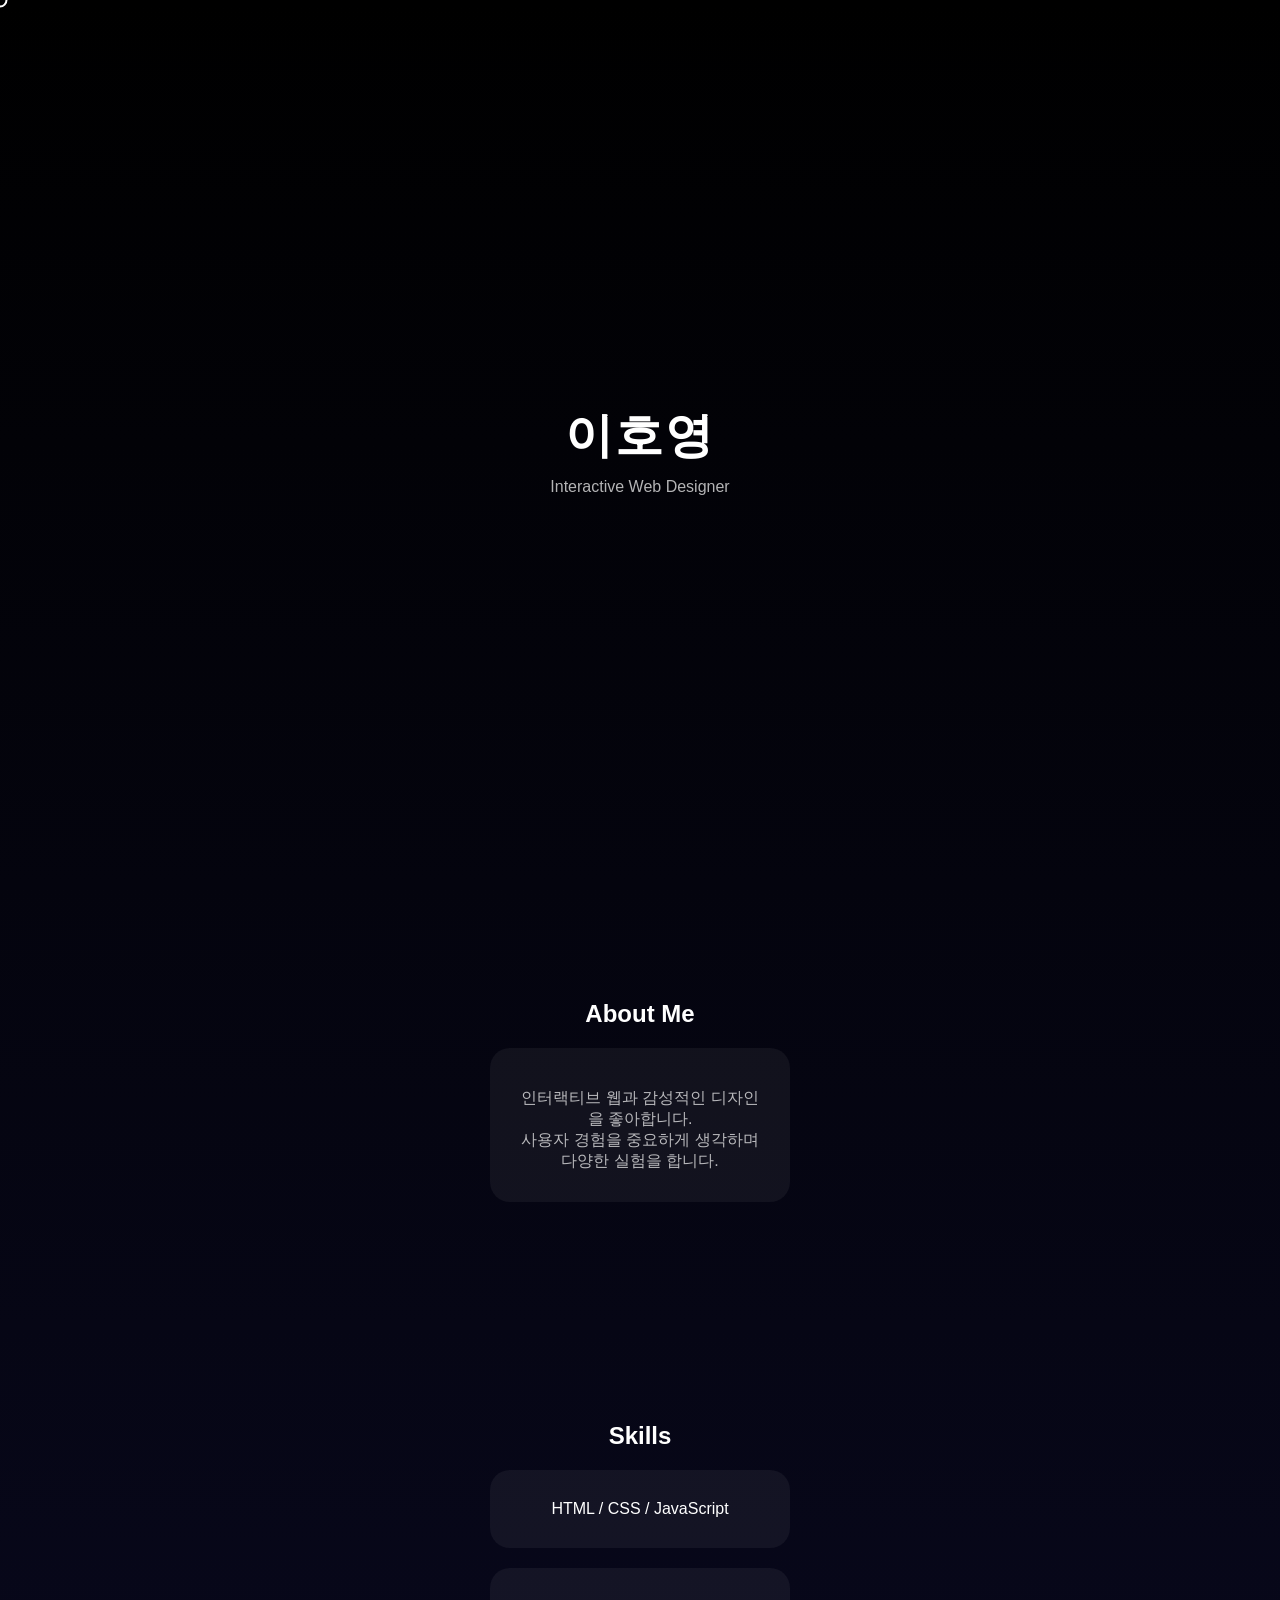
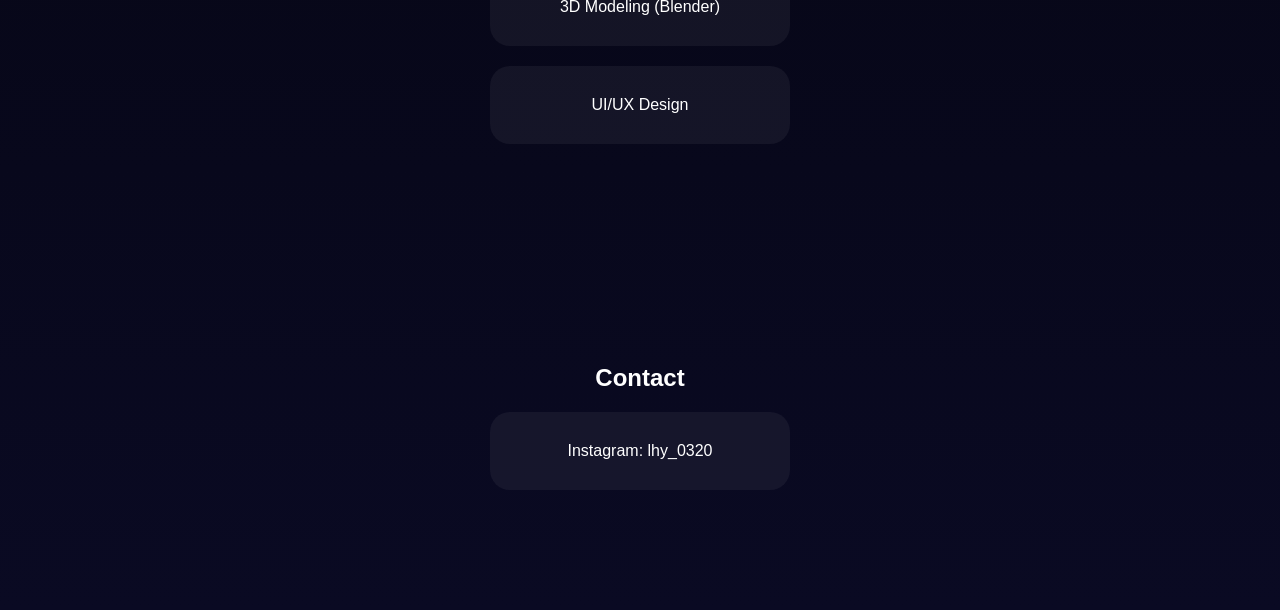
==== index.html @ 3f67a99a "Add files via upload" ====
<!DOCTYPE html>
<html lang="ko">
<head>
<meta charset="UTF-8">
<meta name="viewport" content="width=device-width, initial-scale=1.0">
<title>이호영 포트폴리오</title>

<style>
  * {
    margin: 0;
    padding: 0;
    box-sizing: border-box;
    font-family: 'Arial', sans-serif;
  }

  body {
    background: linear-gradient(180deg, #000000, #0a0a23);
    color: white;
    overflow-x: hidden;
  }

  header {
    height: 100vh;
    display: flex;
    justify-content: center;
    align-items: center;
    flex-direction: column;
  }

  h1 {
    font-size: 3rem;
    letter-spacing: 2px;
  }

  p {
    margin-top: 10px;
    opacity: 0.7;
  }

  section {
    padding: 100px 20px;
    text-align: center;
  }

  .card {
    background: rgba(255,255,255,0.05);
    border-radius: 20px;
    padding: 30px;
    margin: 20px auto;
    width: 300px;
    transition: 0.3s;
  }

  .card:hover {
    transform: translateY(-10px);
    background: rgba(255,255,255,0.1);
  }

  .cursor {
    width: 15px;
    height: 15px;
    border: 2px solid white;
    border-radius: 50%;
    position: fixed;
    pointer-events: none;
    transform: translate(-50%, -50%);
  }
</style>
</head>

<body>

<div class="cursor"></div>

<header>
  <h1>이호영</h1>
  <p>Interactive Web Designer</p>
</header>

<section>
  <h2>About Me</h2>
  <div class="card">
    <p>인터랙티브 웹과 감성적인 디자인을 좋아합니다.<br>
    사용자 경험을 중요하게 생각하며 다양한 실험을 합니다.</p>
  </div>
</section>

<section>
  <h2>Skills</h2>
  <div class="card">HTML / CSS / JavaScript</div>
  <div class="card">3D Modeling (Blender)</div>
  <div class="card">UI/UX Design</div>
</section>

<section>
  <h2>Contact</h2>
  <div class="card">Instagram: lhy_0320</div>
</section>

<script>
const cursor = document.querySelector(".cursor");

document.addEventListener("mousemove", (e) => {
  cursor.style.left = e.clientX + "px";
  cursor.style.top = e.clientY + "px";
});
</script>

</body>
</html>
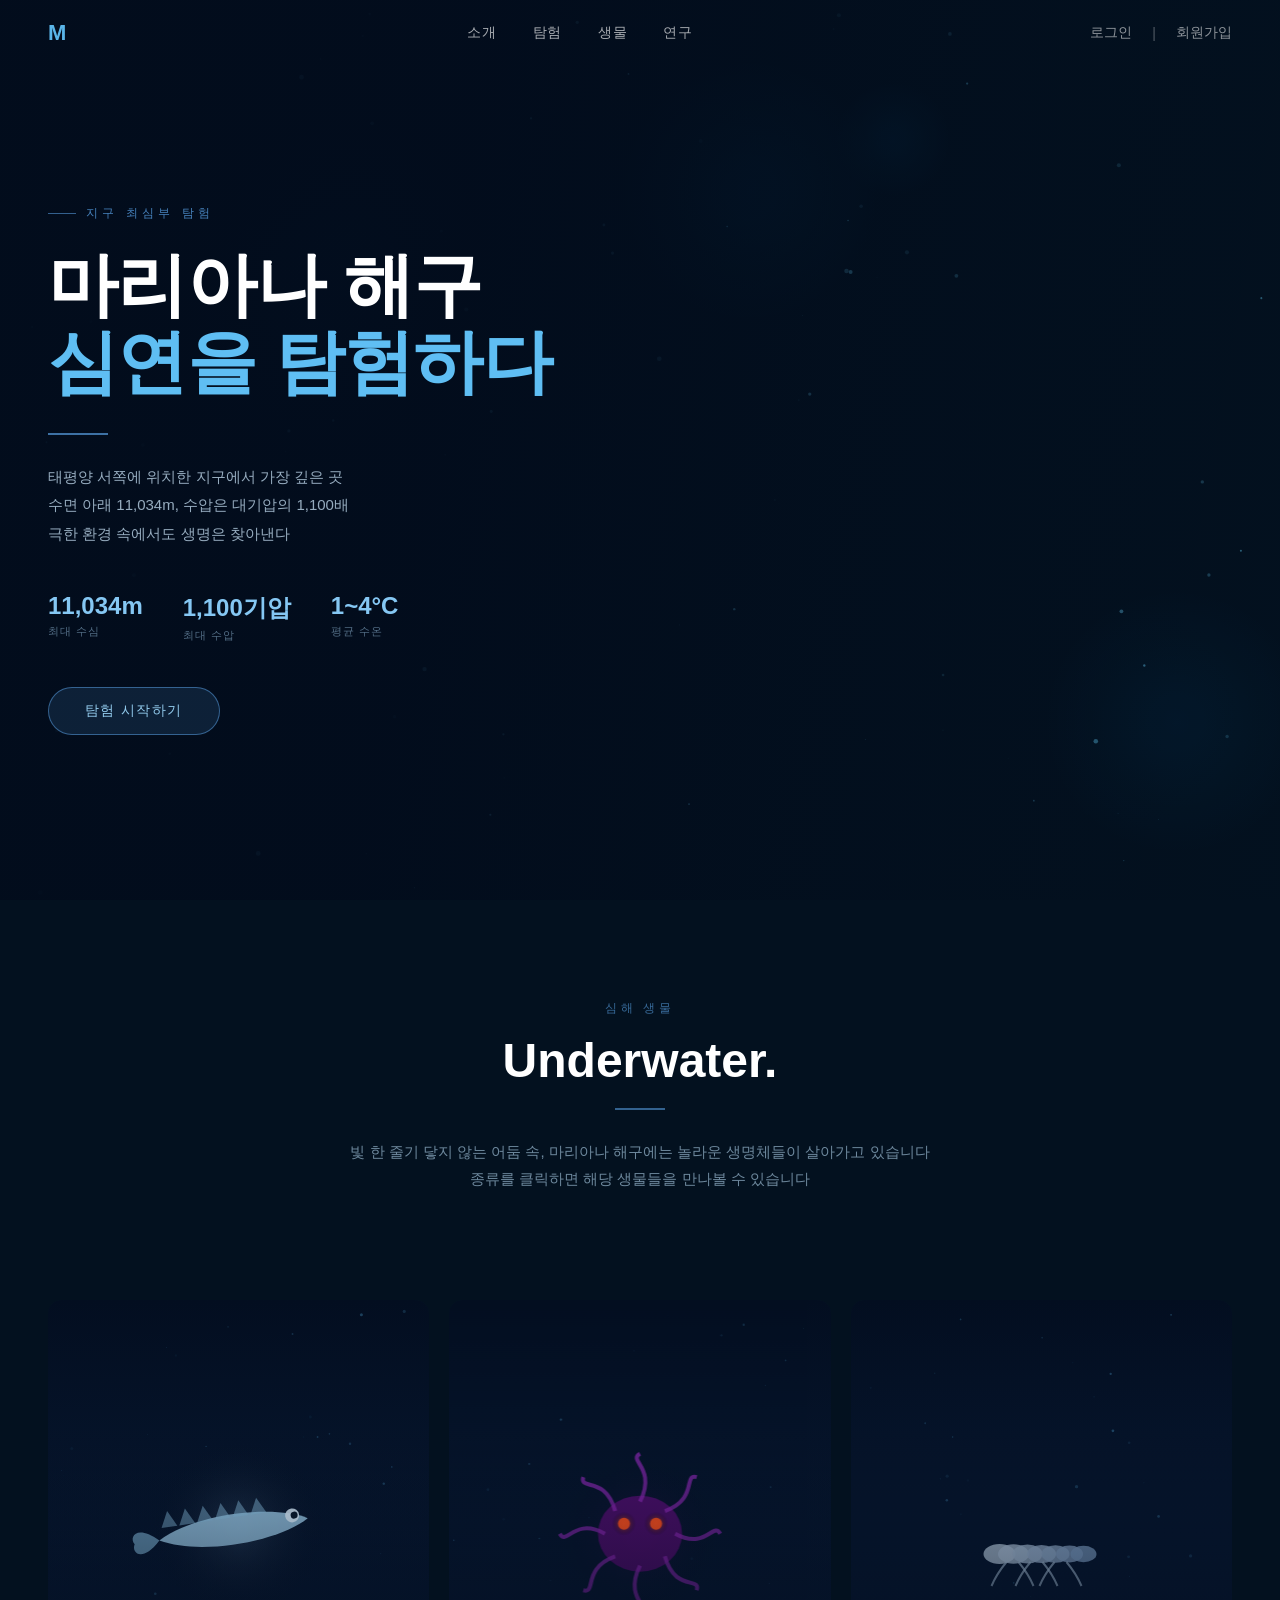
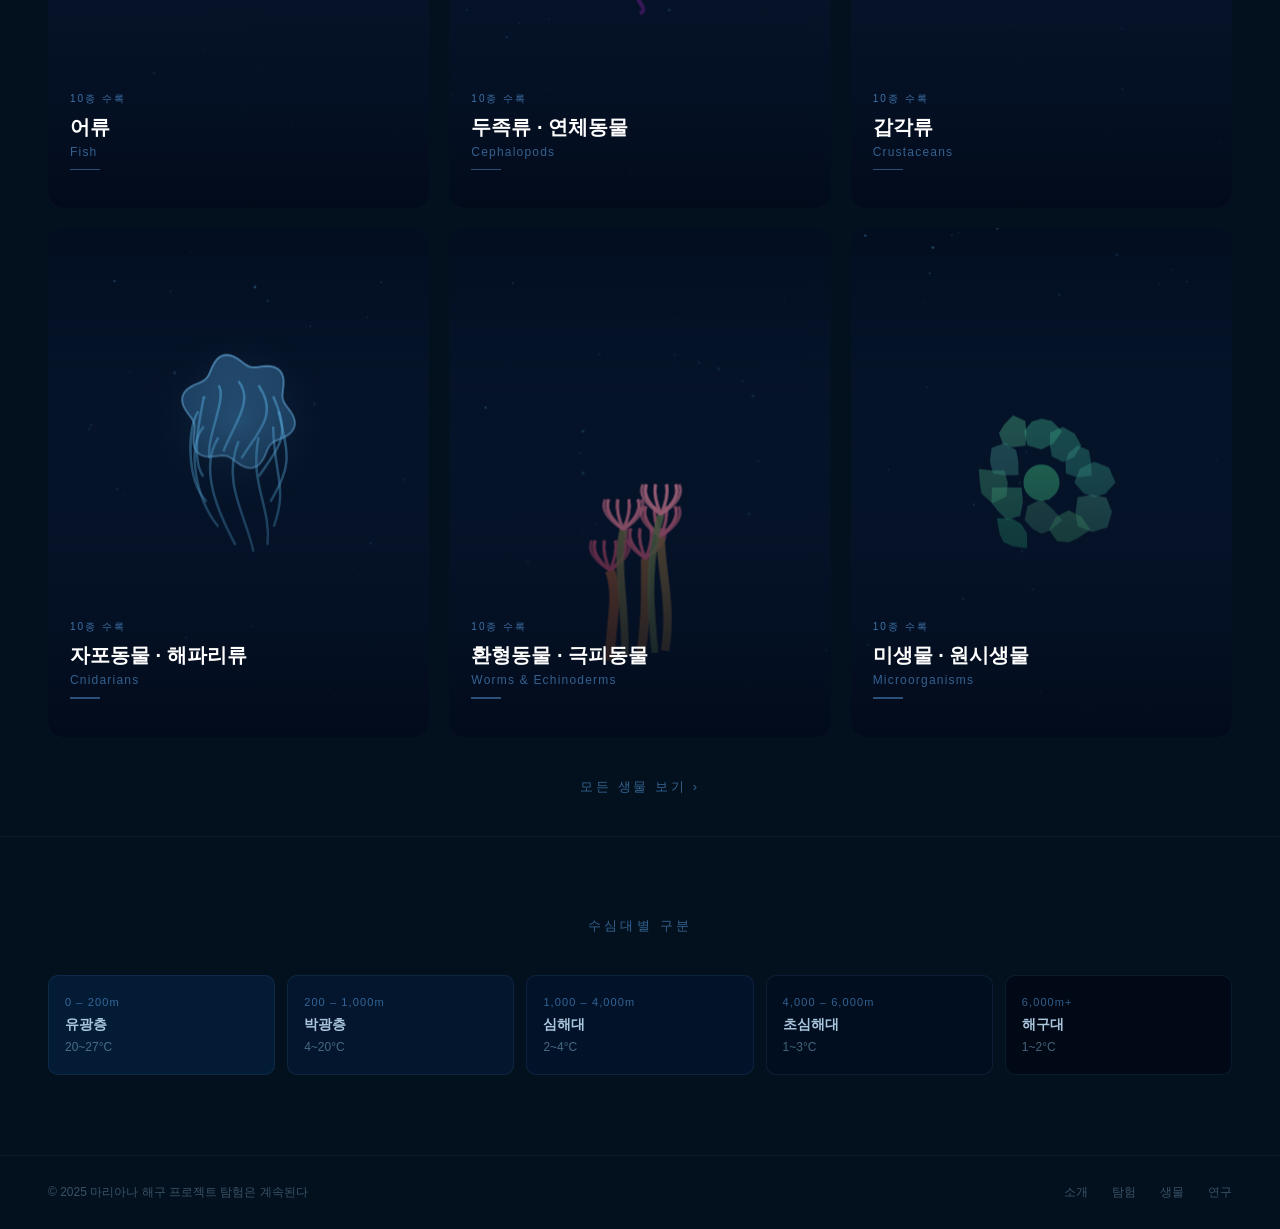
==== commit 06bf49c3: "Add files via upload" ====
--- a/index.html
+++ b/index.html
@@ -1,110 +1,204 @@
 <!DOCTYPE html>
 <html lang="ko">
 <head>
-<meta charset="UTF-8">
-<meta name="viewport" content="width=device-width, initial-scale=1.0">
-<title>이호영 포트폴리오</title>
-
-<style>
-  * {
-    margin: 0;
-    padding: 0;
-    box-sizing: border-box;
-    font-family: 'Arial', sans-serif;
-  }
-
-  body {
-    background: linear-gradient(180deg, #000000, #0a0a23);
-    color: white;
-    overflow-x: hidden;
-  }
-
-  header {
-    height: 100vh;
-    display: flex;
-    justify-content: center;
-    align-items: center;
-    flex-direction: column;
-  }
-
-  h1 {
-    font-size: 3rem;
-    letter-spacing: 2px;
-  }
-
-  p {
-    margin-top: 10px;
-    opacity: 0.7;
-  }
-
-  section {
-    padding: 100px 20px;
-    text-align: center;
-  }
-
-  .card {
-    background: rgba(255,255,255,0.05);
-    border-radius: 20px;
-    padding: 30px;
-    margin: 20px auto;
-    width: 300px;
-    transition: 0.3s;
-  }
-
-  .card:hover {
-    transform: translateY(-10px);
-    background: rgba(255,255,255,0.1);
-  }
-
-  .cursor {
-    width: 15px;
-    height: 15px;
-    border: 2px solid white;
-    border-radius: 50%;
-    position: fixed;
-    pointer-events: none;
-    transform: translate(-50%, -50%);
-  }
-</style>
+  <meta charset="UTF-8"/>
+  <meta name="viewport" content="width=device-width,initial-scale=1.0"/>
+  <title>마리아나 해구</title>
+  <link rel="stylesheet" href="style.css"/>
 </head>
-
 <body>
-
-<div class="cursor"></div>
-
-<header>
-  <h1>이호영</h1>
-  <p>Interactive Web Designer</p>
-</header>
-
-<section>
-  <h2>About Me</h2>
-  <div class="card">
-    <p>인터랙티브 웹과 감성적인 디자인을 좋아합니다.<br>
-    사용자 경험을 중요하게 생각하며 다양한 실험을 합니다.</p>
+<div class="site">
+
+  <nav>
+    <div class="nav-logo">M</div>
+    <div class="nav-links">
+      <a href="index.html">소개</a>
+      <a href="explore.html">탐험</a>
+      <a href="#creatures">생물</a>
+      <a href="#zones">연구</a>
+    </div>
+    <div class="nav-auth">
+      <a href="#">로그인</a>
+      <span class="nav-divider">|</span>
+      <a href="#">회원가입</a>
+    </div>
+  </nav>
+
+  <!-- HERO -->
+  <section class="hero">
+    <div class="hero-bg-img"></div>
+    <canvas class="hero-canvas" id="heroCanvas"></canvas>
+    <div class="hero-overlay"></div>
+    <div class="hero-content">
+      <div class="hero-tag">지구 최심부 탐험</div>
+      <h1 class="hero-title">
+        <span>마리아나 해구</span>
+        <span class="accent">심연을 탐험하다</span>
+      </h1>
+      <div class="hero-divider"></div>
+      <p class="hero-desc">
+        태평양 서쪽에 위치한 지구에서 가장 깊은 곳<br>
+        수면 아래 11,034m, 수압은 대기압의 1,100배<br>
+        극한 환경 속에서도 생명은 찾아낸다
+      </p>
+      <div class="hero-stats">
+        <div>
+          <span class="stat-val">11,034m</span>
+          <div class="stat-label">최대 수심</div>
+        </div>
+        <div>
+          <span class="stat-val">1,100기압</span>
+          <div class="stat-label">최대 수압</div>
+        </div>
+        <div>
+          <span class="stat-val">1~4°C</span>
+          <div class="stat-label">평균 수온</div>
+        </div>
+      </div>
+      <a href="explore.html" class="hero-btn">탐험 시작하기</a>
+    </div>
+
+    <!-- ★ 물고기 여기에 삽입 ★ -->
+    <div id="heroFish" aria-hidden="true"></div>
+
+  </section>
+
+  <!-- UNDERWATER -->
+  <section class="section-underwater" id="creatures">
+    <div class="section-label">심해 생물</div>
+    <h2 class="section-title">Underwater.</h2>
+    <div class="section-divider"></div>
+    <p class="section-desc">
+      빛 한 줄기 닿지 않는 어둠 속, 마리아나 해구에는 놀라운 생명체들이 살아가고 있습니다<br>
+      종류를 클릭하면 해당 생물들을 만나볼 수 있습니다
+    </p>
+  </section>
+
+  <!-- CATEGORY GRID -->
+  <div class="category-grid">
+
+    <a href="fish.html" class="category-card">
+      <canvas id="cc1"></canvas>
+      <div class="category-overlay"></div>
+      <div class="category-info">
+        <div class="category-tag">10종 수록</div>
+        <div class="category-name">어류</div>
+        <div class="category-sub">Fish</div>
+        <div class="category-divider"></div>
+        <div class="category-desc">스네일피쉬, 심해아귀, 바이퍼피쉬 등</div>
+      </div>
+    </a>
+
+    <a href="cephalopod.html" class="category-card">
+      <canvas id="cc2"></canvas>
+      <div class="category-overlay"></div>
+      <div class="category-info">
+        <div class="category-tag">10종 수록</div>
+        <div class="category-name">두족류 · 연체동물</div>
+        <div class="category-sub">Cephalopods</div>
+        <div class="category-divider"></div>
+        <div class="category-desc">뱀파이어 오징어, 덤보 문어, 대왕오징어 등</div>
+      </div>
+    </a>
+
+    <a href="crustacean.html" class="category-card">
+      <canvas id="cc3"></canvas>
+      <div class="category-overlay"></div>
+      <div class="category-info">
+        <div class="category-tag">10종 수록</div>
+        <div class="category-name">갑각류</div>
+        <div class="category-sub">Crustaceans</div>
+        <div class="category-divider"></div>
+        <div class="category-desc">암피포다, 자이언트 아이소포드, 코페포다 등</div>
+      </div>
+    </a>
+
+    <a href="cnidarian.html" class="category-card">
+      <canvas id="cc4"></canvas>
+      <div class="category-overlay"></div>
+      <div class="category-info">
+        <div class="category-tag">10종 수록</div>
+        <div class="category-name">자포동물 · 해파리류</div>
+        <div class="category-sub">Cnidarians</div>
+        <div class="category-divider"></div>
+        <div class="category-desc">심해 해파리, 관해파리, 빗해파리 등</div>
+      </div>
+    </a>
+
+    <a href="worm.html" class="category-card">
+      <canvas id="cc5"></canvas>
+      <div class="category-overlay"></div>
+      <div class="category-info">
+        <div class="category-tag">10종 수록</div>
+        <div class="category-name">환형동물 · 극피동물</div>
+        <div class="category-sub">Worms & Echinoderms</div>
+        <div class="category-divider"></div>
+        <div class="category-desc">관벌레, 좀비 벌레, 심해 해삼 등</div>
+      </div>
+    </a>
+
+    <a href="microbe.html" class="category-card">
+      <canvas id="cc6"></canvas>
+      <div class="category-overlay"></div>
+      <div class="category-info">
+        <div class="category-tag">10종 수록</div>
+        <div class="category-name">미생물 · 원시생물</div>
+        <div class="category-sub">Microorganisms</div>
+        <div class="category-divider"></div>
+        <div class="category-desc">제노피오포라, 고세균, 황화박테리아 등</div>
+      </div>
+    </a>
+
   </div>
-</section>
-
-<section>
-  <h2>Skills</h2>
-  <div class="card">HTML / CSS / JavaScript</div>
-  <div class="card">3D Modeling (Blender)</div>
-  <div class="card">UI/UX Design</div>
-</section>
-
-<section>
-  <h2>Contact</h2>
-  <div class="card">Instagram: lhy_0320</div>
-</section>
-
-<script>
-const cursor = document.querySelector(".cursor");
-
-document.addEventListener("mousemove", (e) => {
-  cursor.style.left = e.clientX + "px";
-  cursor.style.top = e.clientY + "px";
-});
-</script>
-
+
+  <div class="view-all-wrap">
+    <a href="#" class="view-all">모든 생물 보기 &rsaquo;</a>
+  </div>
+
+  <!-- DEPTH ZONES -->
+  <div class="depth-zones" id="zones">
+    <div class="zones-title">수심대별 구분</div>
+    <div class="zones-list">
+      <div class="zone-item" style="background:rgba(10,60,120,0.25);">
+        <div class="zone-depth">0 – 200m</div>
+        <div class="zone-name">유광층</div>
+        <div class="zone-temp">20~27°C</div>
+      </div>
+      <div class="zone-item" style="background:rgba(5,40,90,0.25);">
+        <div class="zone-depth">200 – 1,000m</div>
+        <div class="zone-name">박광층</div>
+        <div class="zone-temp">4~20°C</div>
+      </div>
+      <div class="zone-item" style="background:rgba(3,25,60,0.35);">
+        <div class="zone-depth">1,000 – 4,000m</div>
+        <div class="zone-name">심해대</div>
+        <div class="zone-temp">2~4°C</div>
+      </div>
+      <div class="zone-item" style="background:rgba(1,12,35,0.45);">
+        <div class="zone-depth">4,000 – 6,000m</div>
+        <div class="zone-name">초심해대</div>
+        <div class="zone-temp">1~3°C</div>
+      </div>
+      <div class="zone-item" style="background:rgba(0,5,18,0.6);">
+        <div class="zone-depth">6,000m+</div>
+        <div class="zone-name">해구대</div>
+        <div class="zone-temp">1~2°C</div>
+      </div>
+    </div>
+  </div>
+
+  <footer>
+    <div class="footer-copy">© 2025 마리아나 해구 프로젝트 탐험은 계속된다</div>
+    <div class="footer-links">
+      <a href="index.html">소개</a>
+      <a href="explore.html">탐험</a>
+      <a href="#creatures">생물</a>
+      <a href="#zones">연구</a>
+    </div>
+  </footer>
+
+</div>
+<script src="script.js"></script>
+<script src="fish-inject.js"></script>
 </body>
-</html>+</html>
--- a/style.css
+++ b/style.css
@@ -0,0 +1,791 @@
+* { margin: 0; padding: 0; box-sizing: border-box; }
+
+body {
+  font-family: -apple-system, BlinkMacSystemFont, 'Segoe UI', sans-serif;
+  background: #03111f;
+  color: #fff;
+  overflow-x: hidden;
+}
+
+.site { width: 100%; }
+
+/* ===========================
+   NAV
+=========================== */
+nav {
+  display: flex;
+  align-items: center;
+  justify-content: space-between;
+  padding: 20px 48px;
+  position: absolute;
+  top: 0; left: 0; right: 0;
+  z-index: 10;
+}
+
+.nav-logo {
+  font-size: 22px;
+  color: rgba(100,200,255,0.9);
+  letter-spacing: 0.15em;
+  font-weight: 700;
+}
+
+.nav-links { display: flex; gap: 36px; }
+
+.nav-links a {
+  font-size: 14px;
+  color: rgba(255,255,255,0.65);
+  text-decoration: none;
+  letter-spacing: 0.05em;
+  transition: color 0.2s;
+}
+
+.nav-links a:hover { color: #fff; }
+
+.nav-auth {
+  display: flex;
+  align-items: center;
+  gap: 20px;
+  font-size: 14px;
+}
+
+.nav-auth a {
+  text-decoration: none;
+  color: rgba(255,255,255,0.55);
+  transition: color 0.2s;
+}
+
+.nav-auth a:hover { color: #fff; }
+.nav-divider { opacity: 0.3; }
+
+/* ===========================
+   HERO
+=========================== */
+.hero {
+  position: relative;
+  min-height: 100vh;
+  display: flex;
+  align-items: center;
+  overflow: hidden;
+}
+
+/* 배경 이미지 레이어 */
+.hero-bg-img {
+  position: absolute;
+  inset: 0;
+  z-index: 0;
+  background-image: url('images/hero-jellyfish.jpg');
+  background-size: cover;
+  background-position: center right;
+  opacity: 0.65;
+  animation: slowZoom 20s ease-in-out infinite alternate;
+}
+
+@keyframes slowZoom {
+  0%   { transform: scale(1);    background-position: center right; }
+  100% { transform: scale(1.06); background-position: 60% center; }
+}
+
+/* 파티클 canvas — 이미지 위에 mix-blend-mode로 합성 */
+.hero-canvas {
+  position: absolute;
+  inset: 0;
+  width: 100%;
+  height: 100%;
+  z-index: 1;
+  mix-blend-mode: screen;
+  pointer-events: none;
+}
+
+/* 텍스트 가독성을 위한 좌측 그라데이션 오버레이 */
+.hero-overlay {
+  position: absolute;
+  inset: 0;
+  background: linear-gradient(
+    100deg,
+    rgba(2,12,28,0.92) 35%,
+    rgba(2,12,28,0.45) 65%,
+    rgba(2,12,28,0.05) 100%
+  );
+  z-index: 2;
+}
+
+.hero-content {
+  position: relative;
+  z-index: 3;
+  padding: 120px 48px 80px;
+  max-width: 680px;
+}
+
+.hero-tag {
+  font-size: 12px;
+  letter-spacing: 0.35em;
+  color: rgba(100,180,255,0.7);
+  text-transform: uppercase;
+  margin-bottom: 24px;
+  display: flex;
+  align-items: center;
+  gap: 10px;
+}
+
+.hero-tag::before {
+  content: '';
+  display: inline-block;
+  width: 28px;
+  height: 1px;
+  background: rgba(100,180,255,0.5);
+}
+
+.hero-title {
+  font-size: clamp(36px,5.5vw,72px);
+  font-weight: 700;
+  line-height: 1.1;
+  letter-spacing: -0.01em;
+  margin-bottom: 32px;
+}
+
+.hero-title span { display: block; color: #fff; }
+.hero-title .accent { color: rgba(100,200,255,0.95); }
+
+.hero-divider {
+  width: 60px;
+  height: 2px;
+  background: rgba(100,180,255,0.6);
+  margin-bottom: 28px;
+}
+
+.hero-desc {
+  font-size: 15px;
+  line-height: 1.9;
+  color: rgba(200,225,245,0.75);
+  max-width: 420px;
+  margin-bottom: 44px;
+}
+
+.hero-stats {
+  display: flex;
+  gap: 40px;
+  margin-bottom: 44px;
+}
+
+.stat-val {
+  font-size: 24px;
+  font-weight: 600;
+  color: rgba(140,210,255,0.95);
+  display: block;
+}
+
+.stat-label {
+  font-size: 11px;
+  color: rgba(150,190,220,0.55);
+  letter-spacing: 0.1em;
+  text-transform: uppercase;
+  margin-top: 4px;
+}
+
+.hero-btn {
+  display: inline-flex;
+  align-items: center;
+  gap: 10px;
+  background: rgba(100,180,255,0.12);
+  border: 1px solid rgba(100,180,255,0.45);
+  color: rgba(160,220,255,0.9);
+  font-size: 14px;
+  font-family: inherit;
+  padding: 14px 36px;
+  border-radius: 40px;
+  cursor: pointer;
+  letter-spacing: 0.1em;
+  transition: all 0.3s;
+  text-decoration: none;
+}
+
+.hero-btn:hover {
+  background: rgba(100,180,255,0.25);
+  border-color: rgba(100,180,255,0.8);
+  color: #fff;
+  transform: translateY(-2px);
+  box-shadow: 0 8px 30px rgba(0,100,180,0.25);
+}
+
+/* ===========================
+   SECTION UNDERWATER
+=========================== */
+.section-underwater {
+  padding: 100px 48px 60px;
+  text-align: center;
+}
+
+.section-label {
+  font-size: 12px;
+  letter-spacing: 0.3em;
+  color: rgba(100,180,255,0.55);
+  text-transform: uppercase;
+  margin-bottom: 16px;
+}
+
+.section-title {
+  font-size: clamp(28px,4vw,48px);
+  font-weight: 700;
+  color: #fff;
+  margin-bottom: 8px;
+}
+
+.section-divider {
+  width: 50px;
+  height: 2px;
+  background: rgba(100,180,255,0.5);
+  margin: 20px auto 28px;
+}
+
+.section-desc {
+  font-size: 15px;
+  line-height: 1.8;
+  color: rgba(180,215,240,0.6);
+  max-width: 620px;
+  margin: 0 auto;
+}
+
+/* ===========================
+   CATEGORY GRID
+=========================== */
+.category-grid {
+  display: grid;
+  grid-template-columns: repeat(3, minmax(0,1fr));
+  gap: 20px;
+  padding: 48px 48px 0;
+}
+
+.category-card {
+  position: relative;
+  border-radius: 14px;
+  overflow: hidden;
+  aspect-ratio: 3/4;
+  cursor: pointer;
+  background: #041828;
+  text-decoration: none;
+  display: block;
+  transition: transform 0.3s ease;
+}
+
+.category-card:hover { transform: translateY(-6px); }
+
+.category-card canvas {
+  position: absolute;
+  inset: 0;
+  width: 100%;
+  height: 100%;
+}
+
+.category-overlay {
+  position: absolute;
+  inset: 0;
+  background: linear-gradient(180deg, transparent 25%, rgba(2,10,25,0.96) 100%);
+  transition: background 0.3s;
+}
+
+.category-card:hover .category-overlay {
+  background: linear-gradient(180deg, transparent 15%, rgba(2,10,25,0.97) 100%);
+}
+
+.category-info {
+  position: absolute;
+  bottom: 0;
+  left: 0; right: 0;
+  padding: 28px 22px;
+}
+
+.category-tag {
+  font-size: 10px;
+  letter-spacing: 0.2em;
+  color: rgba(100,180,255,0.6);
+  text-transform: uppercase;
+  margin-bottom: 8px;
+}
+
+.category-name {
+  font-size: 20px;
+  font-weight: 700;
+  color: #fff;
+  margin-bottom: 4px;
+}
+
+.category-sub {
+  font-size: 12px;
+  color: rgba(100,180,255,0.5);
+  letter-spacing: 0.1em;
+  margin-bottom: 10px;
+}
+
+.category-divider {
+  width: 30px;
+  height: 1.5px;
+  background: rgba(100,180,255,0.4);
+  margin-bottom: 10px;
+}
+
+.category-desc {
+  font-size: 12px;
+  color: rgba(180,215,240,0.65);
+  line-height: 1.6;
+  display: none;
+}
+
+.category-card:hover .category-desc { display: block; }
+
+/* ===========================
+   VIEW ALL
+=========================== */
+.view-all-wrap { text-align: center; padding: 40px; }
+
+.view-all {
+  font-size: 13px;
+  letter-spacing: 0.2em;
+  color: rgba(100,180,255,0.5);
+  text-transform: uppercase;
+  text-decoration: none;
+  transition: color 0.2s;
+}
+
+.view-all:hover { color: rgba(100,180,255,0.9); }
+
+/* ===========================
+   DEPTH ZONES
+=========================== */
+.depth-zones {
+  padding: 80px 48px;
+  border-top: 1px solid rgba(100,180,255,0.08);
+}
+
+.zones-title {
+  font-size: 13px;
+  letter-spacing: 0.25em;
+  color: rgba(100,180,255,0.5);
+  text-transform: uppercase;
+  margin-bottom: 40px;
+  text-align: center;
+}
+
+.zones-list {
+  display: grid;
+  grid-template-columns: repeat(5, minmax(0,1fr));
+  gap: 12px;
+}
+
+.zone-item {
+  padding: 20px 16px;
+  border-radius: 10px;
+  border: 1px solid rgba(100,180,255,0.1);
+}
+
+.zone-depth {
+  font-size: 11px;
+  color: rgba(100,180,255,0.5);
+  letter-spacing: 0.1em;
+  margin-bottom: 8px;
+}
+
+.zone-name {
+  font-size: 14px;
+  font-weight: 600;
+  color: rgba(200,230,255,0.85);
+  margin-bottom: 6px;
+}
+
+.zone-temp {
+  font-size: 12px;
+  color: rgba(140,190,220,0.5);
+}
+
+/* ===========================
+   FOOTER
+=========================== */
+footer {
+  padding: 28px 48px;
+  border-top: 1px solid rgba(100,180,255,0.08);
+  display: flex;
+  align-items: center;
+  justify-content: space-between;
+}
+
+.footer-copy {
+  font-size: 12px;
+  color: rgba(140,180,210,0.4);
+}
+
+.footer-links { display: flex; gap: 24px; }
+
+.footer-links a {
+  font-size: 12px;
+  color: rgba(140,180,210,0.4);
+  text-decoration: none;
+  transition: color 0.2s;
+}
+
+.footer-links a:hover { color: rgba(140,180,210,0.8); }
+
+/* ===========================
+   CREATURE GRID (서브 페이지 공통)
+=========================== */
+.creature-grid {
+  display: grid;
+  grid-template-columns: repeat(3, minmax(0,1fr));
+  gap: 20px;
+  padding: 48px;
+}
+
+.creature-card {
+  position: relative;
+  border-radius: 12px;
+  overflow: hidden;
+  aspect-ratio: 3/4;
+  cursor: pointer;
+  background: #041828;
+}
+
+.creature-card canvas {
+  position: absolute;
+  inset: 0;
+  width: 100%;
+  height: 100%;
+}
+
+.creature-card-overlay {
+  position: absolute;
+  inset: 0;
+  background: linear-gradient(180deg, transparent 40%, rgba(2,10,25,0.92) 100%);
+}
+
+.creature-info {
+  position: absolute;
+  bottom: 0; left: 0; right: 0;
+  padding: 24px 20px;
+}
+
+.creature-name {
+  font-size: 20px;
+  font-weight: 700;
+  color: #fff;
+  margin-bottom: 6px;
+}
+
+.creature-name-divider {
+  width: 36px;
+  height: 2px;
+  background: rgba(100,180,255,0.6);
+  margin-bottom: 10px;
+}
+
+.creature-desc {
+  font-size: 12px;
+  line-height: 1.7;
+  color: rgba(180,215,240,0.7);
+  display: none;
+}
+
+.creature-depth {
+  font-size: 11px;
+  letter-spacing: 0.15em;
+  color: rgba(100,180,255,0.6);
+  text-transform: uppercase;
+  margin-top: 8px;
+}
+
+.creature-card:hover .creature-desc { display: block; }
+
+/* ===========================
+   SUB HERO (서브 페이지 공통)
+=========================== */
+.sub-hero {
+  position: relative;
+  min-height: 40vh;
+  display: flex;
+  align-items: flex-end;
+  overflow: hidden;
+  background: linear-gradient(180deg, #062040 0%, #03111f 100%);
+  padding: 80px 48px 60px;
+}
+
+.sub-hero::before {
+  content: '';
+  position: absolute;
+  inset: 0;
+  background: radial-gradient(ellipse at 60% 40%, rgba(0,80,160,0.3) 0%, transparent 70%);
+}
+
+.sub-hero-content { position: relative; z-index: 1; }
+
+.breadcrumb {
+  font-size: 13px;
+  color: rgba(100,180,255,0.5);
+  text-decoration: none;
+  letter-spacing: 0.05em;
+  display: block;
+  margin-bottom: 20px;
+  transition: color 0.2s;
+}
+
+.breadcrumb:hover { color: rgba(100,180,255,0.9); }
+
+.sub-tag {
+  font-size: 11px;
+  letter-spacing: 0.3em;
+  color: rgba(100,180,255,0.6);
+  text-transform: uppercase;
+  margin-bottom: 12px;
+}
+
+.sub-title {
+  font-size: clamp(32px,5vw,60px);
+  font-weight: 700;
+  color: #fff;
+  margin-bottom: 16px;
+}
+
+.sub-desc {
+  font-size: 15px;
+  color: rgba(180,215,240,0.6);
+  line-height: 1.7;
+  max-width: 500px;
+}
+
+/* ===========================
+   SUB NAV BUTTONS (서브 페이지 공통)
+=========================== */
+.sub-nav-btns {
+  display: flex;
+  align-items: center;
+  justify-content: center;
+  gap: 20px;
+  padding: 48px;
+}
+
+.sub-nav-btn {
+  font-size: 13px;
+  color: rgba(100,180,255,0.7);
+  text-decoration: none;
+  letter-spacing: 0.1em;
+  border: 1px solid rgba(100,180,255,0.25);
+  padding: 10px 24px;
+  border-radius: 30px;
+  transition: all 0.2s;
+}
+
+.sub-nav-btn:hover {
+  background: rgba(100,180,255,0.1);
+  color: rgba(100,180,255,1);
+  border-color: rgba(100,180,255,0.5);
+}
+
+.sub-nav-home {
+  font-size: 13px;
+  color: rgba(255,255,255,0.5);
+  text-decoration: none;
+  padding: 10px 20px;
+  transition: color 0.2s;
+}
+
+.sub-nav-home:hover { color: #fff; }
+
+.sub-nav-disabled {
+  font-size: 13px;
+  color: rgba(255,255,255,0.2);
+  padding: 10px 24px;
+  border: 1px solid rgba(255,255,255,0.08);
+  border-radius: 30px;
+}
+
+/* ===========================
+   EXPLORE PAGE
+=========================== */
+.explore-wrap { position: relative; min-height: 100vh; }
+
+#exploreCanvas {
+  position: fixed;
+  inset: 0;
+  width: 100%;
+  height: 100%;
+  z-index: 0;
+  pointer-events: none;
+}
+
+.explore-sections { position: relative; z-index: 1; }
+
+.exp-section {
+  min-height: 100vh;
+  display: flex;
+  align-items: center;
+  justify-content: center;
+  padding: 60px 24px;
+}
+
+.exp-card {
+  max-width: 560px;
+  width: 100%;
+  background: rgba(255,255,255,0.05);
+  border: 1px solid rgba(255,255,255,0.1);
+  border-radius: 20px;
+  padding: 32px;
+  backdrop-filter: blur(8px);
+  position: relative;
+}
+
+.exp-badge {
+  display: inline-block;
+  font-size: 11px;
+  letter-spacing: 0.2em;
+  text-transform: uppercase;
+  padding: 4px 14px;
+  border-radius: 20px;
+  margin-bottom: 16px;
+  background: rgba(100,200,255,0.1);
+  color: rgba(120,200,255,0.8);
+  border: 1px solid rgba(100,200,255,0.2);
+}
+
+.exp-name {
+  font-size: 26px;
+  font-weight: 700;
+  color: rgba(220,240,255,0.9);
+  margin-bottom: 8px;
+}
+
+.exp-meta {
+  font-size: 13px;
+  color: rgba(120,180,220,0.7);
+  margin-bottom: 20px;
+}
+
+.exp-text {
+  font-size: 15px;
+  line-height: 1.8;
+  color: rgba(180,220,250,0.75);
+}
+
+.exp-text strong {
+  color: rgba(140,210,255,0.95);
+  font-weight: 600;
+}
+
+.exp-creature {
+  position: absolute;
+  right: -20px;
+  top: 50%;
+  transform: translateY(-50%);
+  font-size: 48px;
+  opacity: 0.6;
+  animation: float 4s ease-in-out infinite;
+}
+
+.exp-stats-row {
+  display: flex;
+  gap: 24px;
+  margin-top: 24px;
+  padding-top: 16px;
+  border-top: 1px solid rgba(80,120,160,0.2);
+  flex-wrap: wrap;
+}
+
+.mini-val {
+  font-size: 18px;
+  font-weight: 600;
+  color: rgba(120,190,230,0.9);
+  display: block;
+}
+
+.mini-label {
+  font-size: 11px;
+  color: rgba(100,160,200,0.6);
+  margin-top: 2px;
+}
+
+#depth-bar {
+  position: fixed;
+  right: 16px;
+  top: 50%;
+  transform: translateY(-50%);
+  z-index: 100;
+  display: flex;
+  flex-direction: column;
+  align-items: center;
+  gap: 6px;
+}
+
+.depth-label-bar {
+  font-size: 10px;
+  color: rgba(150,200,240,0.5);
+  writing-mode: vertical-rl;
+  letter-spacing: 0.1em;
+}
+
+.bar-track {
+  width: 3px;
+  height: 160px;
+  background: rgba(100,180,255,0.1);
+  border-radius: 2px;
+  position: relative;
+}
+
+.bar-fill {
+  width: 100%;
+  background: linear-gradient(180deg,#64c8ff,#0050a0,#001a3a);
+  border-radius: 2px;
+  transition: height 0.5s ease;
+  position: absolute;
+  top: 0;
+  height: 0%;
+}
+
+.bar-dot {
+  width: 9px;
+  height: 9px;
+  border-radius: 50%;
+  background: #64c8ff;
+  position: absolute;
+  left: 50%;
+  transform: translateX(-50%);
+  transition: top 0.5s ease;
+  box-shadow: 0 0 8px rgba(100,200,255,0.8);
+  top: 0%;
+}
+
+.depth-display {
+  position: fixed;
+  top: 20px;
+  right: 50px;
+  z-index: 100;
+  background: rgba(0,30,60,0.7);
+  border: 1px solid rgba(100,180,255,0.2);
+  color: rgba(120,200,255,0.8);
+  font-size: 12px;
+  font-family: monospace;
+  padding: 6px 14px;
+  border-radius: 12px;
+  letter-spacing: 0.1em;
+}
+
+.back-btn {
+  position: fixed;
+  top: 20px;
+  left: 20px;
+  z-index: 100;
+  background: rgba(0,50,100,0.6);
+  border: 1px solid rgba(100,180,255,0.3);
+  color: rgba(150,210,255,0.8);
+  font-size: 13px;
+  font-family: inherit;
+  padding: 8px 18px;
+  border-radius: 20px;
+  cursor: pointer;
+  transition: all 0.2s;
+  text-decoration: none;
+}
+
+.back-btn:hover {
+  background: rgba(0,80,150,0.7);
+  color: #a8deff;
+}
+
+@keyframes float {
+  0%,100% { transform: translateY(-50%) rotate(-5deg); }
+  50%      { transform: translateY(calc(-50% - 12px)) rotate(5deg); }
+}
